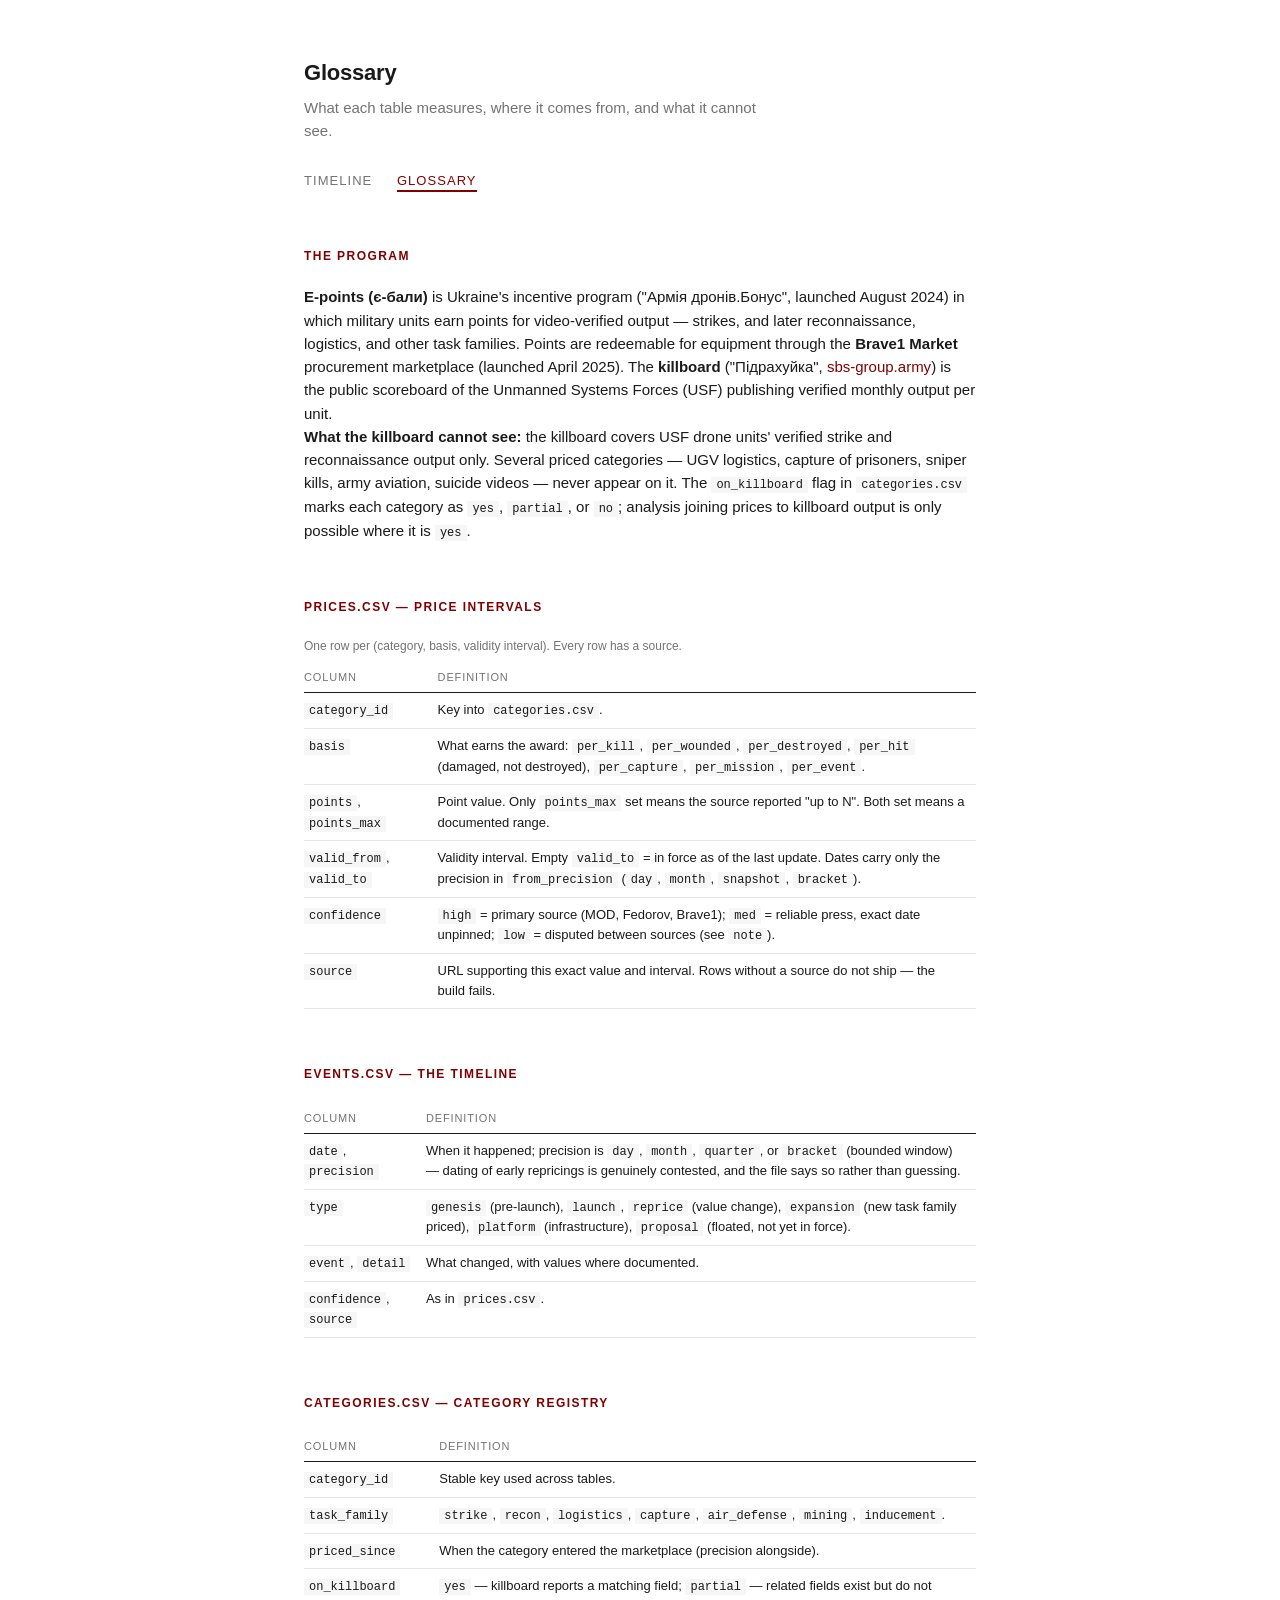
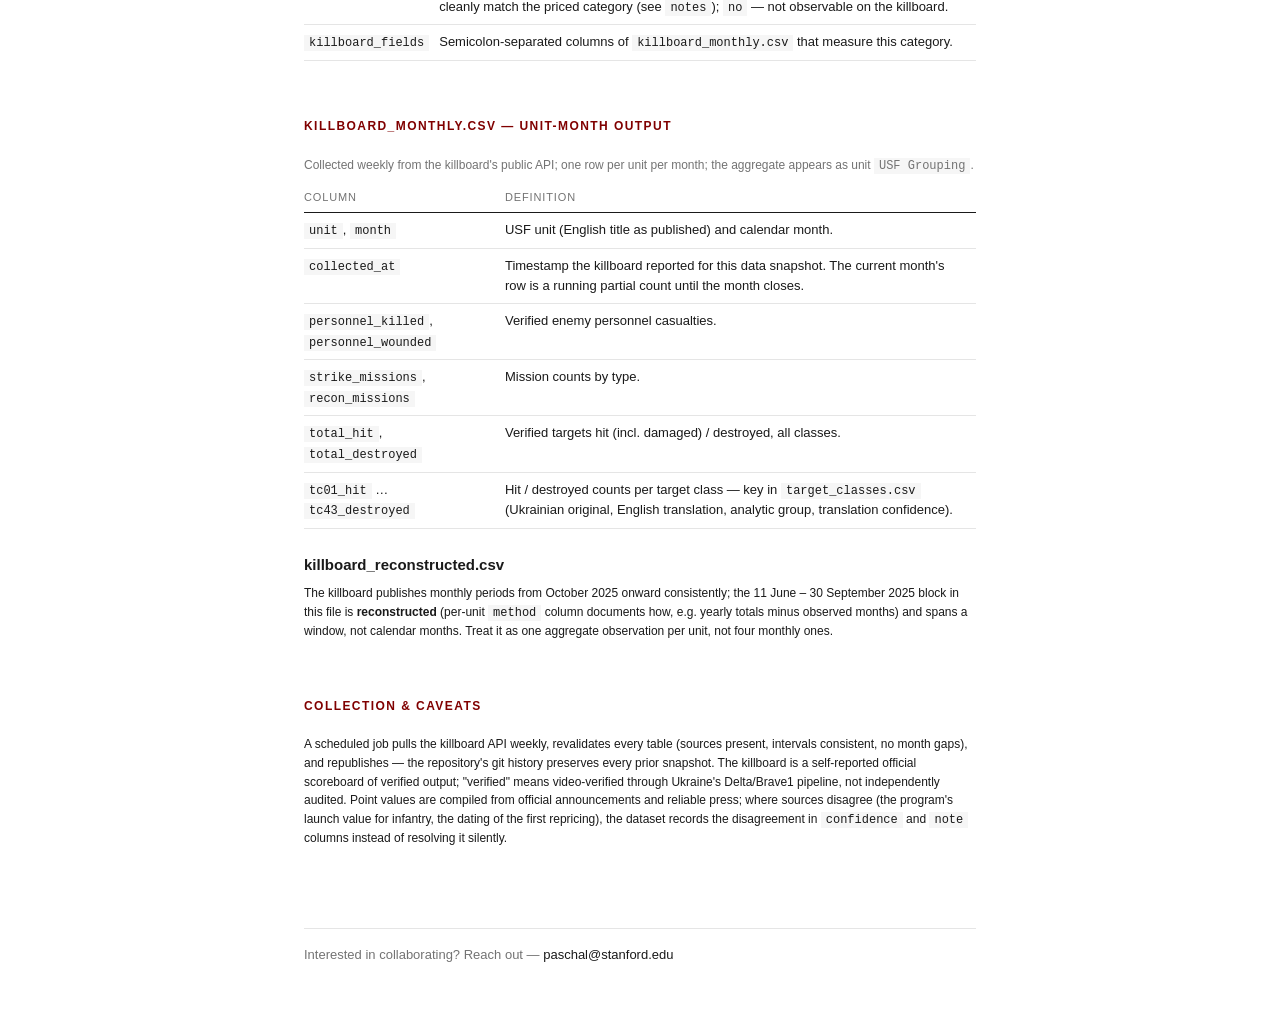
==== glossary.html @ 566e0b5a "E-points & killboard dataset + dashboard: sourced price/event tables, static site Co-Authored-By: Cl" ====
<!doctype html>
<html lang="en">
<head>
<meta charset="utf-8">
<meta name="viewport" content="width=device-width, initial-scale=1">
<title>Glossary — E-Points &amp; the Killboard</title>
<link rel="stylesheet" href="style.css">
</head>
<body>

<header>
  <h1>Glossary</h1>
  <p class="sub">What each table measures, where it comes from, and what it cannot see.</p>
  <nav>
    <a href="./">Timeline</a>
    <a class="here" href="glossary.html">Glossary</a>
  </nav>
</header>

<section>
  <h2>The program</h2>
  <p><strong>E-points (є-бали)</strong> is Ukraine's incentive program ("Армія дронів.Бонус",
  launched August 2024) in which military units earn points for video-verified output —
  strikes, and later reconnaissance, logistics, and other task families. Points are
  redeemable for equipment through the <strong>Brave1 Market</strong> procurement
  marketplace (launched April 2025). The <strong>killboard</strong> ("Підрахуйка",
  <a href="https://sbs-group.army" target="_blank" rel="noopener">sbs-group.army</a>) is the
  public scoreboard of the Unmanned Systems Forces (USF) publishing verified monthly
  output per unit.</p>
  <p><strong>What the killboard cannot see:</strong> the killboard covers USF drone
  units' verified strike and reconnaissance output only. Several priced categories —
  UGV logistics, capture of prisoners, sniper kills, army aviation, suicide videos —
  never appear on it. The <code>on_killboard</code> flag in
  <code>categories.csv</code> marks each category as <code>yes</code>,
  <code>partial</code>, or <code>no</code>; analysis joining prices to killboard output
  is only possible where it is <code>yes</code>.</p>
</section>

<section>
  <h2>prices.csv — price intervals</h2>
  <p class="small muted">One row per (category, basis, validity interval). Every row has a source.</p>
  <table>
    <thead><tr><th>Column</th><th>Definition</th></tr></thead><tbody>
    <tr><td><code>category_id</code></td><td>Key into <code>categories.csv</code>.</td></tr>
    <tr><td><code>basis</code></td><td>What earns the award: <code>per_kill</code>, <code>per_wounded</code>, <code>per_destroyed</code>, <code>per_hit</code> (damaged, not destroyed), <code>per_capture</code>, <code>per_mission</code>, <code>per_event</code>.</td></tr>
    <tr><td><code>points</code>, <code>points_max</code></td><td>Point value. Only <code>points_max</code> set means the source reported "up to N". Both set means a documented range.</td></tr>
    <tr><td><code>valid_from</code>, <code>valid_to</code></td><td>Validity interval. Empty <code>valid_to</code> = in force as of the last update. Dates carry only the precision in <code>from_precision</code> (<code>day</code>, <code>month</code>, <code>snapshot</code>, <code>bracket</code>).</td></tr>
    <tr><td><code>confidence</code></td><td><code>high</code> = primary source (MOD, Fedorov, Brave1); <code>med</code> = reliable press, exact date unpinned; <code>low</code> = disputed between sources (see <code>note</code>).</td></tr>
    <tr><td><code>source</code></td><td>URL supporting this exact value and interval. Rows without a source do not ship — the build fails.</td></tr>
    </tbody>
  </table>
</section>

<section>
  <h2>events.csv — the timeline</h2>
  <table>
    <thead><tr><th>Column</th><th>Definition</th></tr></thead><tbody>
    <tr><td><code>date</code>, <code>precision</code></td><td>When it happened; precision is <code>day</code>, <code>month</code>, <code>quarter</code>, or <code>bracket</code> (bounded window) — dating of early repricings is genuinely contested, and the file says so rather than guessing.</td></tr>
    <tr><td><code>type</code></td><td><code>genesis</code> (pre-launch), <code>launch</code>, <code>reprice</code> (value change), <code>expansion</code> (new task family priced), <code>platform</code> (infrastructure), <code>proposal</code> (floated, not yet in force).</td></tr>
    <tr><td><code>event</code>, <code>detail</code></td><td>What changed, with values where documented.</td></tr>
    <tr><td><code>confidence</code>, <code>source</code></td><td>As in <code>prices.csv</code>.</td></tr>
    </tbody>
  </table>
</section>

<section>
  <h2>categories.csv — category registry</h2>
  <table>
    <thead><tr><th>Column</th><th>Definition</th></tr></thead><tbody>
    <tr><td><code>category_id</code></td><td>Stable key used across tables.</td></tr>
    <tr><td><code>task_family</code></td><td><code>strike</code>, <code>recon</code>, <code>logistics</code>, <code>capture</code>, <code>air_defense</code>, <code>mining</code>, <code>inducement</code>.</td></tr>
    <tr><td><code>priced_since</code></td><td>When the category entered the marketplace (precision alongside).</td></tr>
    <tr><td><code>on_killboard</code></td><td><code>yes</code> — killboard reports a matching field; <code>partial</code> — related fields exist but do not cleanly match the priced category (see <code>notes</code>); <code>no</code> — not observable on the killboard.</td></tr>
    <tr><td><code>killboard_fields</code></td><td>Semicolon-separated columns of <code>killboard_monthly.csv</code> that measure this category.</td></tr>
    </tbody>
  </table>
</section>

<section>
  <h2>killboard_monthly.csv — unit-month output</h2>
  <p class="small muted">Collected weekly from the killboard's public API; one row per
  unit per month; the aggregate appears as unit <code>USF Grouping</code>.</p>
  <table>
    <thead><tr><th>Column</th><th>Definition</th></tr></thead><tbody>
    <tr><td><code>unit</code>, <code>month</code></td><td>USF unit (English title as published) and calendar month.</td></tr>
    <tr><td><code>collected_at</code></td><td>Timestamp the killboard reported for this data snapshot. The current month's row is a running partial count until the month closes.</td></tr>
    <tr><td><code>personnel_killed</code>, <code>personnel_wounded</code></td><td>Verified enemy personnel casualties.</td></tr>
    <tr><td><code>strike_missions</code>, <code>recon_missions</code></td><td>Mission counts by type.</td></tr>
    <tr><td><code>total_hit</code>, <code>total_destroyed</code></td><td>Verified targets hit (incl. damaged) / destroyed, all classes.</td></tr>
    <tr><td><code>tc01_hit</code> … <code>tc43_destroyed</code></td><td>Hit / destroyed counts per target class — key in <code>target_classes.csv</code> (Ukrainian original, English translation, analytic group, translation confidence).</td></tr>
    </tbody>
  </table>
  <h3>killboard_reconstructed.csv</h3>
  <p class="small">The killboard publishes monthly periods from October 2025 onward
  consistently; the 11 June – 30 September 2025 block in this file is
  <strong>reconstructed</strong> (per-unit <code>method</code> column documents how,
  e.g. yearly totals minus observed months) and spans a window, not calendar months.
  Treat it as one aggregate observation per unit, not four monthly ones.</p>
</section>

<section>
  <h2>Collection &amp; caveats</h2>
  <p class="small">A scheduled job pulls the killboard API weekly, revalidates every
  table (sources present, intervals consistent, no month gaps), and republishes —
  the repository's git history preserves every prior snapshot. The killboard is a
  self-reported official scoreboard of verified output; "verified" means video-verified
  through Ukraine's Delta/Brave1 pipeline, not independently audited. Point values are
  compiled from official announcements and reliable press; where sources disagree
  (the program's launch value for infantry, the dating of the first repricing), the
  dataset records the disagreement in <code>confidence</code> and <code>note</code>
  columns instead of resolving it silently.</p>
</section>

<footer>
  <p>Interested in collaborating? Reach out —
  <a class="contact" href="mailto:paschal@stanford.edu">paschal@stanford.edu</a></p>
</footer>

</body>
</html>
---- style.css ----
:root {
  --accent: #800000;
  --ink: #1a1a1a;
  --gray: #737373;
  --light: #b0b0b0;
  --rule: #e5e5e5;
}

* { margin: 0; padding: 0; box-sizing: border-box; }

body {
  font-family: Helvetica, Arial, sans-serif;
  color: var(--ink);
  background: #fff;
  font-size: 15px;
  line-height: 1.55;
  max-width: 720px;
  margin: 0 auto;
  padding: 56px 24px 80px;
}

a { color: var(--accent); text-decoration: none; }
a:hover { text-decoration: underline; }

header h1 { font-size: 22px; font-weight: 700; letter-spacing: -0.01em; }
header p.sub { color: var(--gray); margin-top: 6px; max-width: 56ch; }

nav { margin: 28px 0 0; font-size: 13px; text-transform: uppercase; letter-spacing: 0.08em; }
nav a { color: var(--gray); margin-right: 20px; }
nav a.here { color: var(--accent); border-bottom: 2px solid var(--accent); padding-bottom: 2px; }

section { margin-top: 56px; }
h2 {
  font-size: 12px; text-transform: uppercase; letter-spacing: 0.12em;
  color: var(--accent); margin-bottom: 20px;
}
h3 { font-size: 15px; margin: 24px 0 8px; }

.downloads { display: flex; flex-wrap: wrap; gap: 10px; margin-top: 20px; }
.downloads a {
  border: 1px solid var(--ink); color: var(--ink);
  padding: 7px 14px; font-size: 13px;
}
.downloads a:hover { background: var(--ink); color: #fff; text-decoration: none; }
.downloads a span { color: var(--gray); font-size: 11px; margin-left: 6px; }
.downloads a:hover span { color: #ccc; }

/* timeline */
.tl { border-left: 1px solid var(--rule); margin-left: 4px; padding-left: 28px; }
.tl .entry { position: relative; margin-bottom: 30px; }
.tl .entry::before {
  content: ""; position: absolute; left: -33px; top: 6px;
  width: 9px; height: 9px; border-radius: 50%;
  background: var(--accent);
}
.tl .entry.minor::before { background: #fff; border: 1.5px solid var(--gray); }
.tl .date { font-size: 12px; color: var(--gray); letter-spacing: 0.04em; }
.tl .tag {
  font-size: 10px; text-transform: uppercase; letter-spacing: 0.1em;
  color: var(--accent); margin-left: 8px;
}
.tl .entry.minor .tag { color: var(--gray); }
.tl .title { font-weight: 700; margin-top: 2px; }
.tl .detail { color: var(--gray); font-size: 14px; margin-top: 2px; max-width: 58ch; }
.tl .src { font-size: 12px; margin-top: 4px; display: inline-block; }
.tl .conf { font-size: 11px; color: var(--light); margin-left: 8px; }

table { border-collapse: collapse; width: 100%; font-size: 13px; margin-top: 8px; }
th {
  text-align: left; font-size: 11px; text-transform: uppercase;
  letter-spacing: 0.08em; color: var(--gray); font-weight: 400;
  border-bottom: 1px solid var(--ink); padding: 6px 10px 6px 0;
}
td { border-bottom: 1px solid var(--rule); padding: 7px 10px 7px 0; vertical-align: top; }
td.num { font-variant-numeric: tabular-nums; }
.pts { color: var(--accent); font-weight: 700; }
.muted { color: var(--gray); }
.small { font-size: 12px; }

.chart svg { width: 100%; height: auto; display: block; }
.chartnote { font-size: 12px; color: var(--gray); margin-top: 6px; }

footer {
  margin-top: 80px; padding-top: 16px; border-top: 1px solid var(--rule);
  font-size: 13px; color: var(--gray);
}
footer .contact { color: var(--ink); }

code {
  font-family: "SF Mono", Menlo, monospace; font-size: 12px;
  background: #f6f6f6; padding: 1px 5px;
}
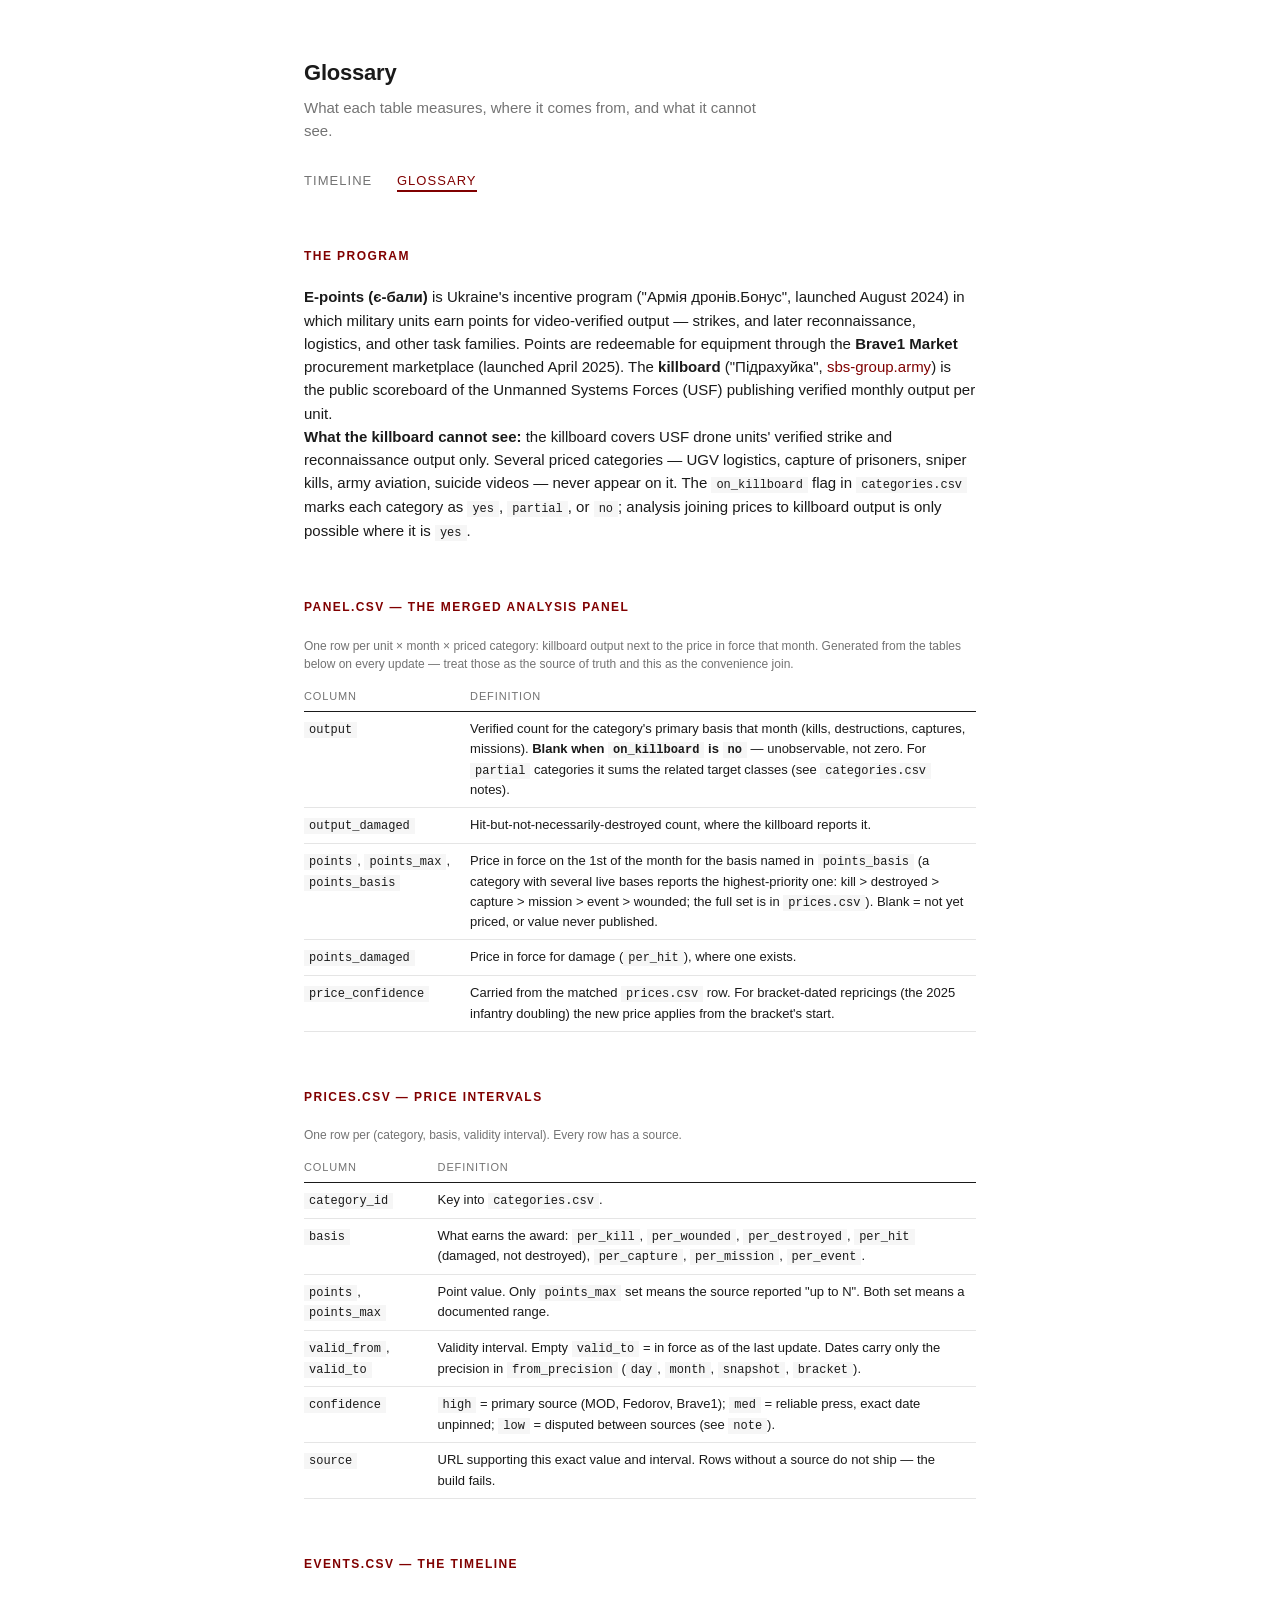
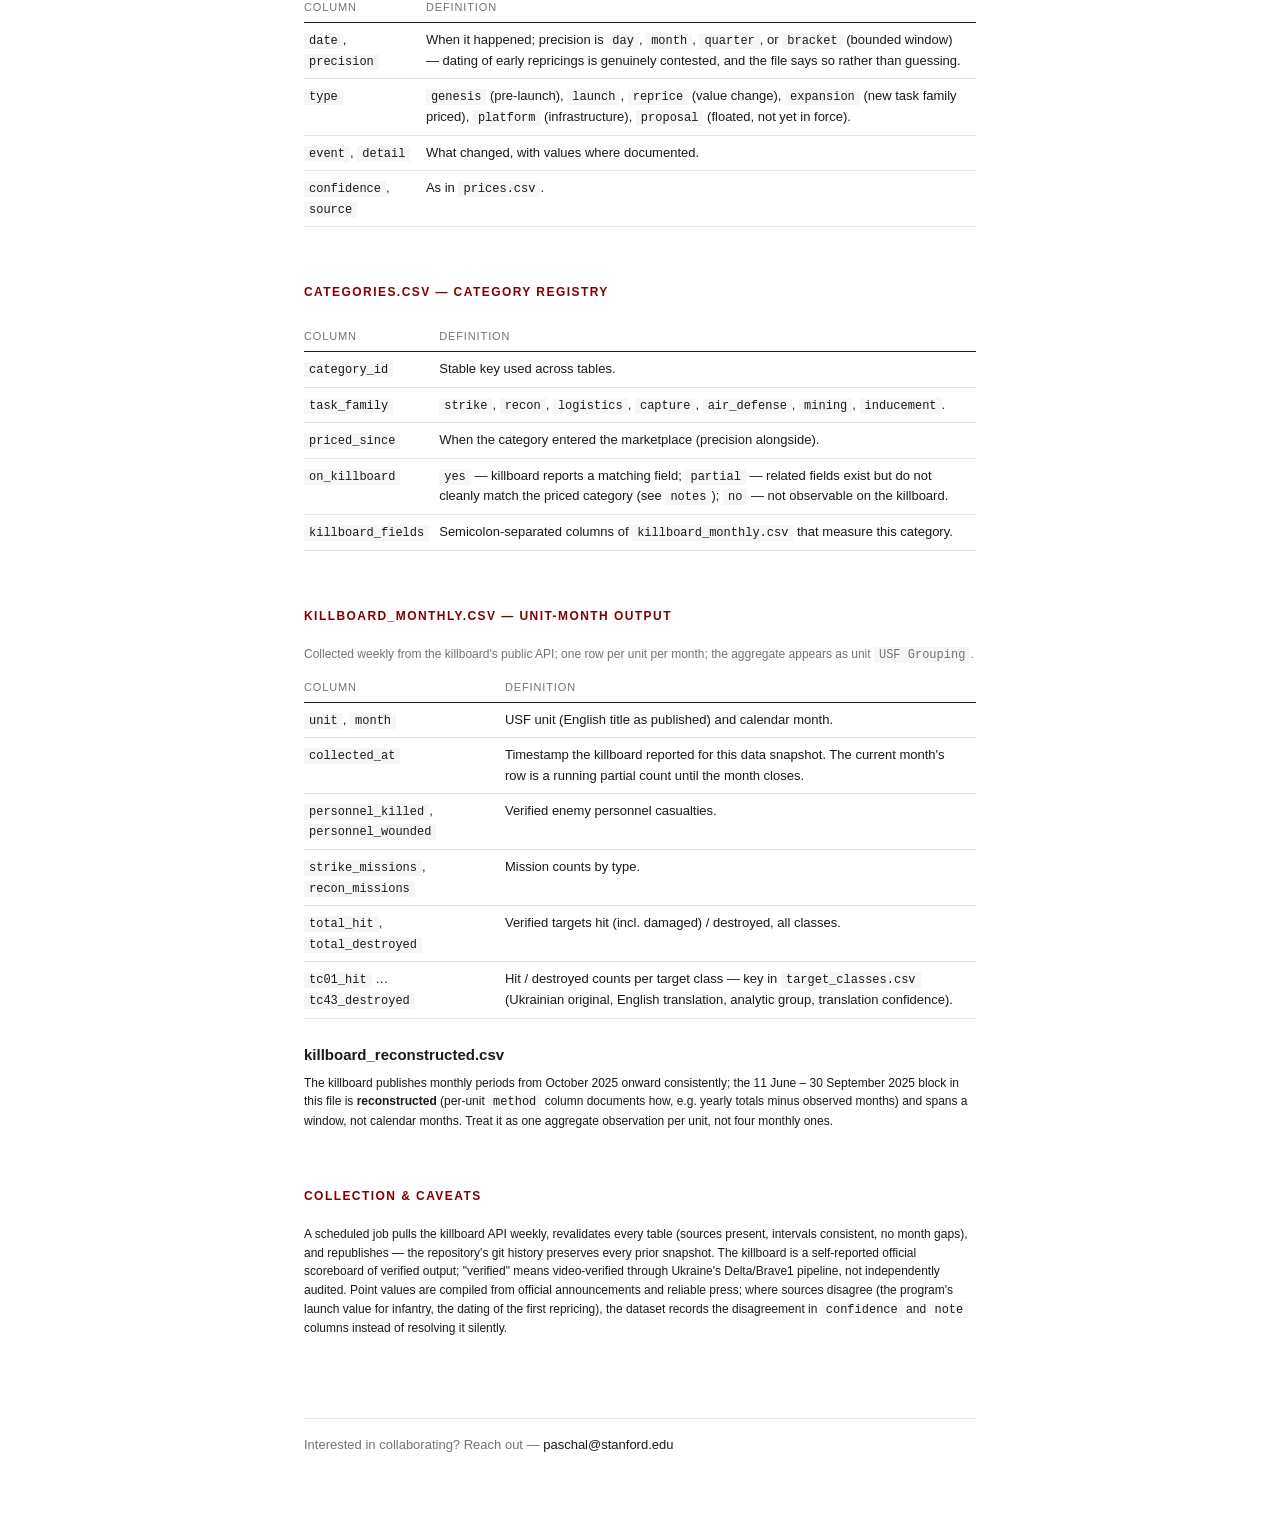
==== commit 52e66e51: "Add merged analysis panel (unit x month x category, output + price in force) Co-Authored-By: Claude " ====
--- a/glossary.html
+++ b/glossary.html
@@ -34,6 +34,22 @@
   <code>categories.csv</code> marks each category as <code>yes</code>,
   <code>partial</code>, or <code>no</code>; analysis joining prices to killboard output
   is only possible where it is <code>yes</code>.</p>
+</section>
+
+<section>
+  <h2>panel.csv — the merged analysis panel</h2>
+  <p class="small muted">One row per unit × month × priced category: killboard output
+  next to the price in force that month. Generated from the tables below on every
+  update — treat those as the source of truth and this as the convenience join.</p>
+  <table>
+    <thead><tr><th>Column</th><th>Definition</th></tr></thead><tbody>
+    <tr><td><code>output</code></td><td>Verified count for the category's primary basis that month (kills, destructions, captures, missions). <strong>Blank when <code>on_killboard</code> is <code>no</code></strong> — unobservable, not zero. For <code>partial</code> categories it sums the related target classes (see <code>categories.csv</code> notes).</td></tr>
+    <tr><td><code>output_damaged</code></td><td>Hit-but-not-necessarily-destroyed count, where the killboard reports it.</td></tr>
+    <tr><td><code>points</code>, <code>points_max</code>, <code>points_basis</code></td><td>Price in force on the 1st of the month for the basis named in <code>points_basis</code> (a category with several live bases reports the highest-priority one: kill &gt; destroyed &gt; capture &gt; mission &gt; event &gt; wounded; the full set is in <code>prices.csv</code>). Blank = not yet priced, or value never published.</td></tr>
+    <tr><td><code>points_damaged</code></td><td>Price in force for damage (<code>per_hit</code>), where one exists.</td></tr>
+    <tr><td><code>price_confidence</code></td><td>Carried from the matched <code>prices.csv</code> row. For bracket-dated repricings (the 2025 infantry doubling) the new price applies from the bracket's start.</td></tr>
+    </tbody>
+  </table>
 </section>
 
 <section>
--- a/style.css
+++ b/style.css
@@ -45,25 +45,50 @@
 .downloads a span { color: var(--gray); font-size: 11px; margin-left: 6px; }
 .downloads a:hover span { color: #ccc; }
 
-/* timeline */
-.tl { border-left: 1px solid var(--rule); margin-left: 4px; padding-left: 28px; }
-.tl .entry { position: relative; margin-bottom: 30px; }
-.tl .entry::before {
-  content: ""; position: absolute; left: -33px; top: 6px;
-  width: 9px; height: 9px; border-radius: 50%;
-  background: var(--accent);
+/* timeline — horizontal, events alternating above/below the axis */
+.htl-wrap {
+  width: 100vw; position: relative; left: 50%; margin-left: -50vw;
+  padding: 0 24px; box-sizing: border-box;
 }
-.tl .entry.minor::before { background: #fff; border: 1.5px solid var(--gray); }
-.tl .date { font-size: 12px; color: var(--gray); letter-spacing: 0.04em; }
-.tl .tag {
-  font-size: 10px; text-transform: uppercase; letter-spacing: 0.1em;
-  color: var(--accent); margin-left: 8px;
+.htl { overflow-x: auto; }
+.htl-track { position: relative; height: 460px; }
+.htl-track::before {
+  content: ""; position: absolute; left: 0; right: 0; top: 50%;
+  height: 1px; background: var(--ink);
 }
-.tl .entry.minor .tag { color: var(--gray); }
-.tl .title { font-weight: 700; margin-top: 2px; }
-.tl .detail { color: var(--gray); font-size: 14px; margin-top: 2px; max-width: 58ch; }
-.tl .src { font-size: 12px; margin-top: 4px; display: inline-block; }
-.tl .conf { font-size: 11px; color: var(--light); margin-left: 8px; }
+.htl .dot {
+  position: absolute; top: 50%; transform: translateY(-50%);
+  width: 9px; height: 9px; border-radius: 50%; background: var(--accent);
+}
+.htl .dot.minor { background: #fff; border: 1.5px solid var(--gray); }
+.htl .stem { position: absolute; width: 1px; background: var(--light); }
+.htl .stem.top { bottom: 50%; height: 22px; margin-bottom: 7px; }
+.htl .stem.bot { top: 50%; height: 22px; margin-top: 7px; }
+.htl .conn { position: absolute; height: 1px; background: var(--light); }
+.htl .conn.top { bottom: 50%; margin-bottom: 29px; }
+.htl .conn.bot { top: 50%; margin-top: 29px; }
+.htl .card { position: absolute; width: 200px; }
+.htl .card.top { bottom: 50%; margin-bottom: 32px; }
+.htl .card.bot { top: 50%; margin-top: 32px; }
+.htl .date { font-size: 11px; color: var(--gray); letter-spacing: 0.04em; }
+.htl .tag {
+  font-size: 9px; text-transform: uppercase; letter-spacing: 0.1em;
+  color: var(--accent); margin-left: 6px;
+}
+.htl .card.minor .tag { color: var(--gray); }
+.htl .title { font-weight: 700; font-size: 13px; line-height: 1.35; margin-top: 2px; }
+.htl .detail {
+  color: var(--gray); font-size: 11.5px; line-height: 1.45; margin-top: 3px;
+  display: -webkit-box; -webkit-line-clamp: 5; -webkit-box-orient: vertical;
+  overflow: hidden;
+}
+.htl .src { font-size: 11px; margin-top: 3px; display: inline-block; }
+.htl .conf { font-size: 10px; color: var(--light); margin-left: 6px; }
+.htl .year {
+  position: absolute; top: 50%; margin-top: 8px; font-size: 10px;
+  color: var(--light); letter-spacing: 0.08em;
+}
+.htl-hint { font-size: 11px; color: var(--light); margin-top: 4px; }
 
 table { border-collapse: collapse; width: 100%; font-size: 13px; margin-top: 8px; }
 th {
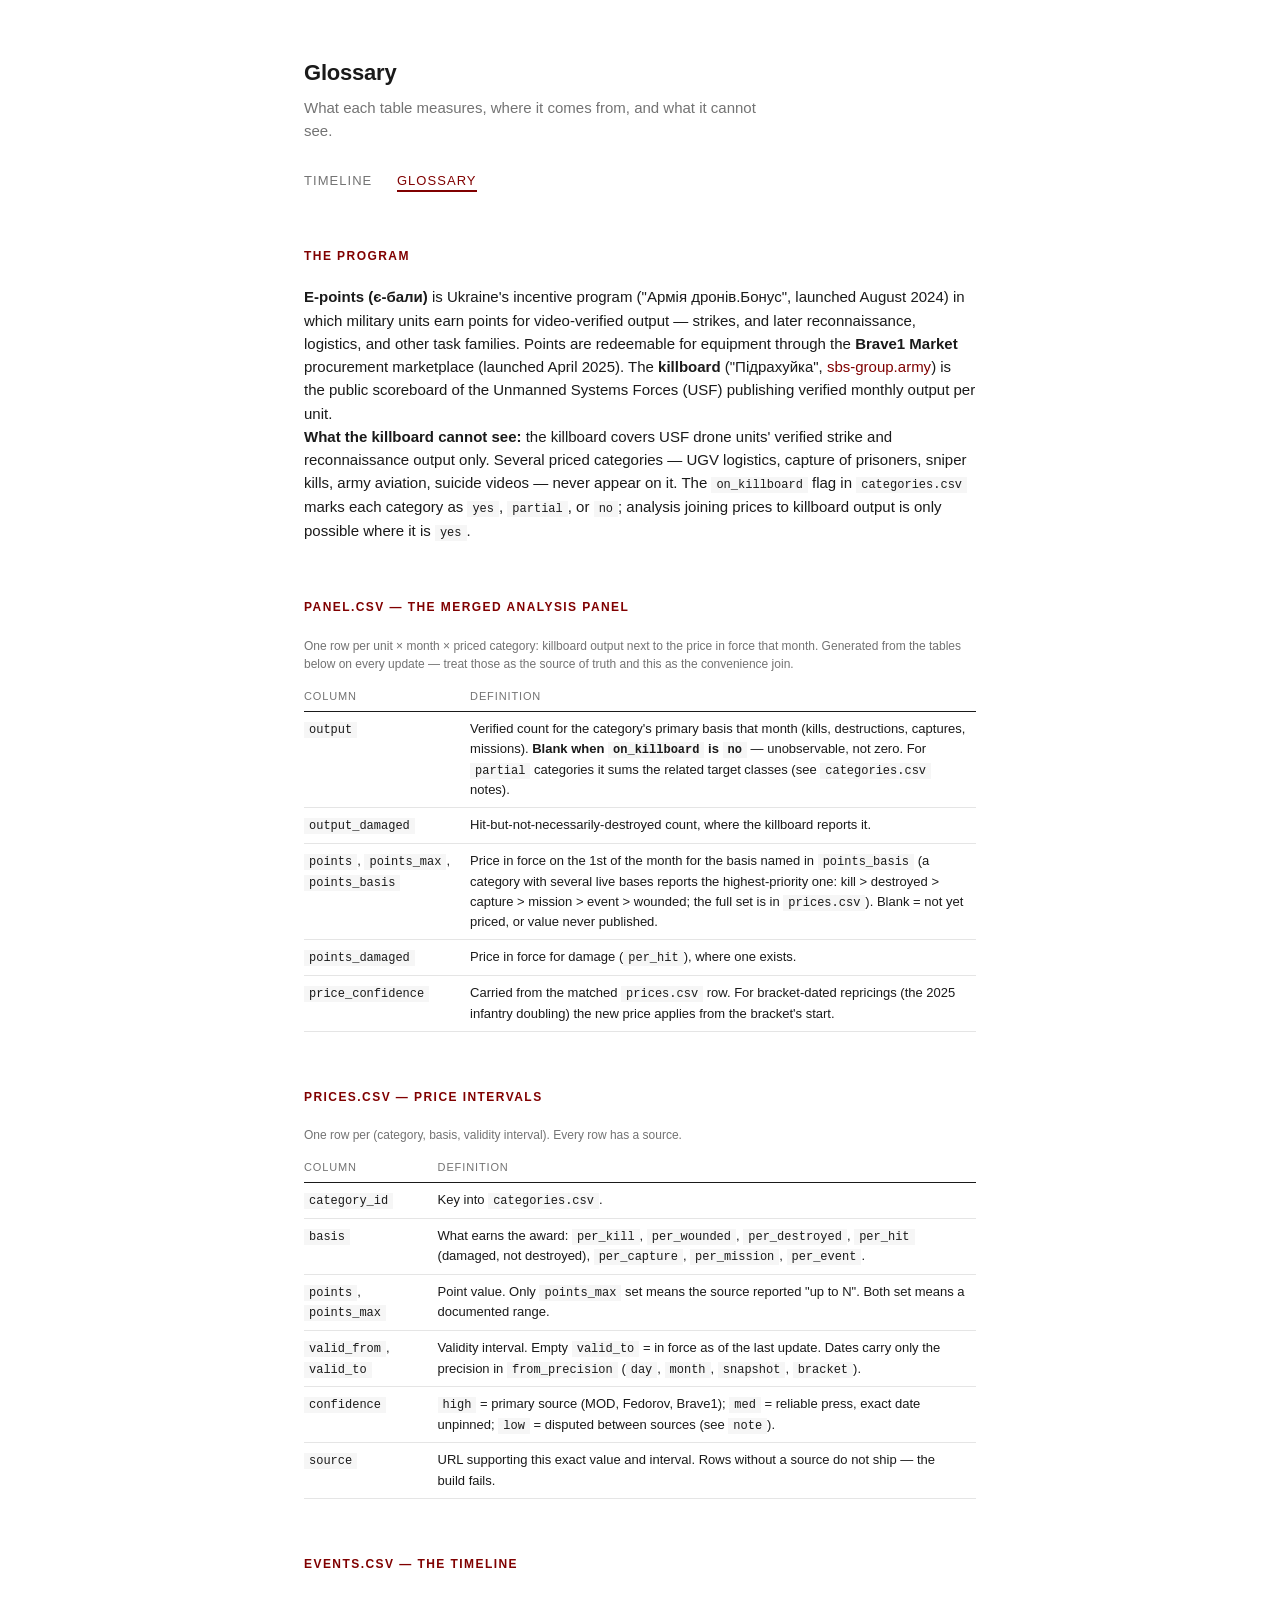
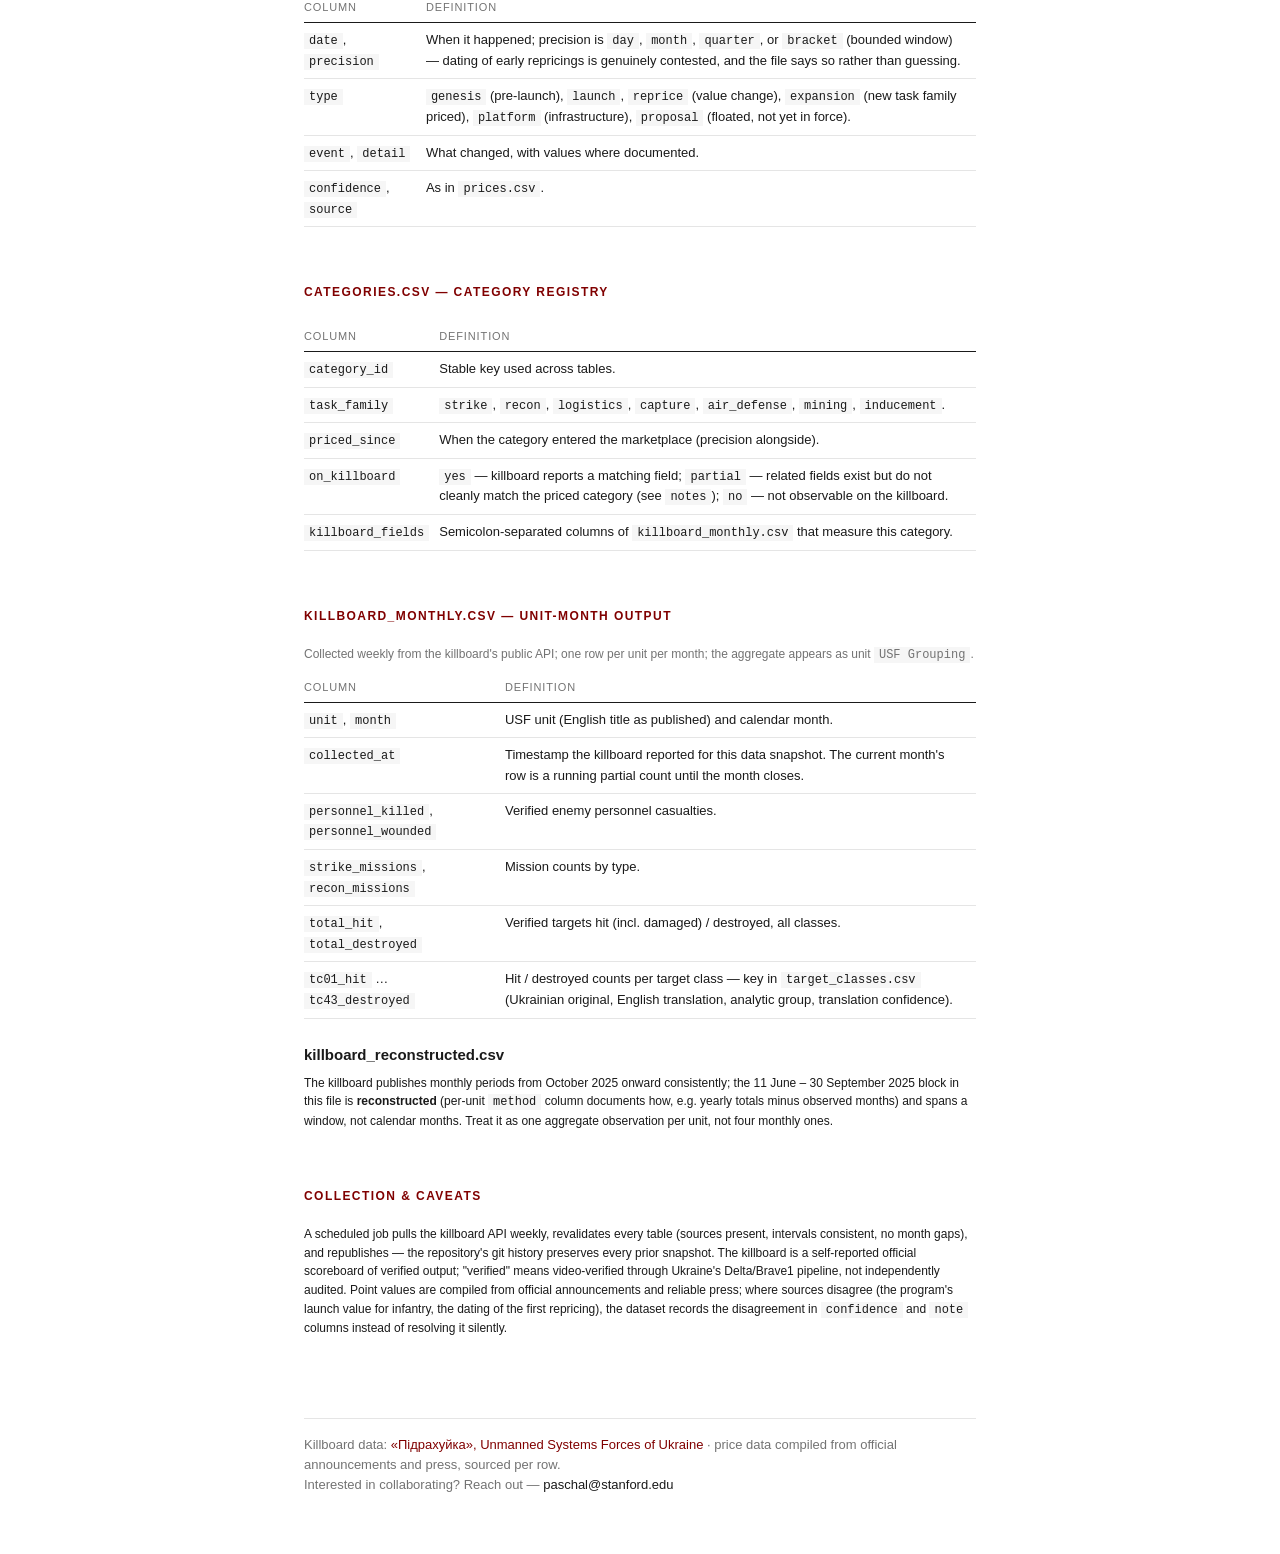
==== commit 7602d0f6: "Cite the killboard: Pidrakhuyka logo + links on both pages and README Co-Authored-By: Claude Fable 5" ====
--- a/glossary.html
+++ b/glossary.html
@@ -128,6 +128,8 @@
 </section>
 
 <footer>
+  <p>Killboard data: <a href="https://sbs-group.army/en/" target="_blank" rel="noopener">«Підрахуйка», Unmanned Systems Forces of Ukraine</a> ·
+  price data compiled from official announcements and press, sourced per row.</p>
   <p>Interested in collaborating? Reach out —
   <a class="contact" href="mailto:paschal@stanford.edu">paschal@stanford.edu</a></p>
 </footer>
--- a/style.css
+++ b/style.css
@@ -105,6 +105,12 @@
 .chart svg { width: 100%; height: auto; display: block; }
 .chartnote { font-size: 12px; color: var(--gray); margin-top: 6px; }
 
+.source-cite {
+  display: flex; gap: 10px; align-items: center;
+  font-size: 13px; color: var(--gray); margin-bottom: 14px;
+}
+.source-cite img { width: 22px; height: 22px; display: block; }
+
 footer {
   margin-top: 80px; padding-top: 16px; border-top: 1px solid var(--rule);
   font-size: 13px; color: var(--gray);
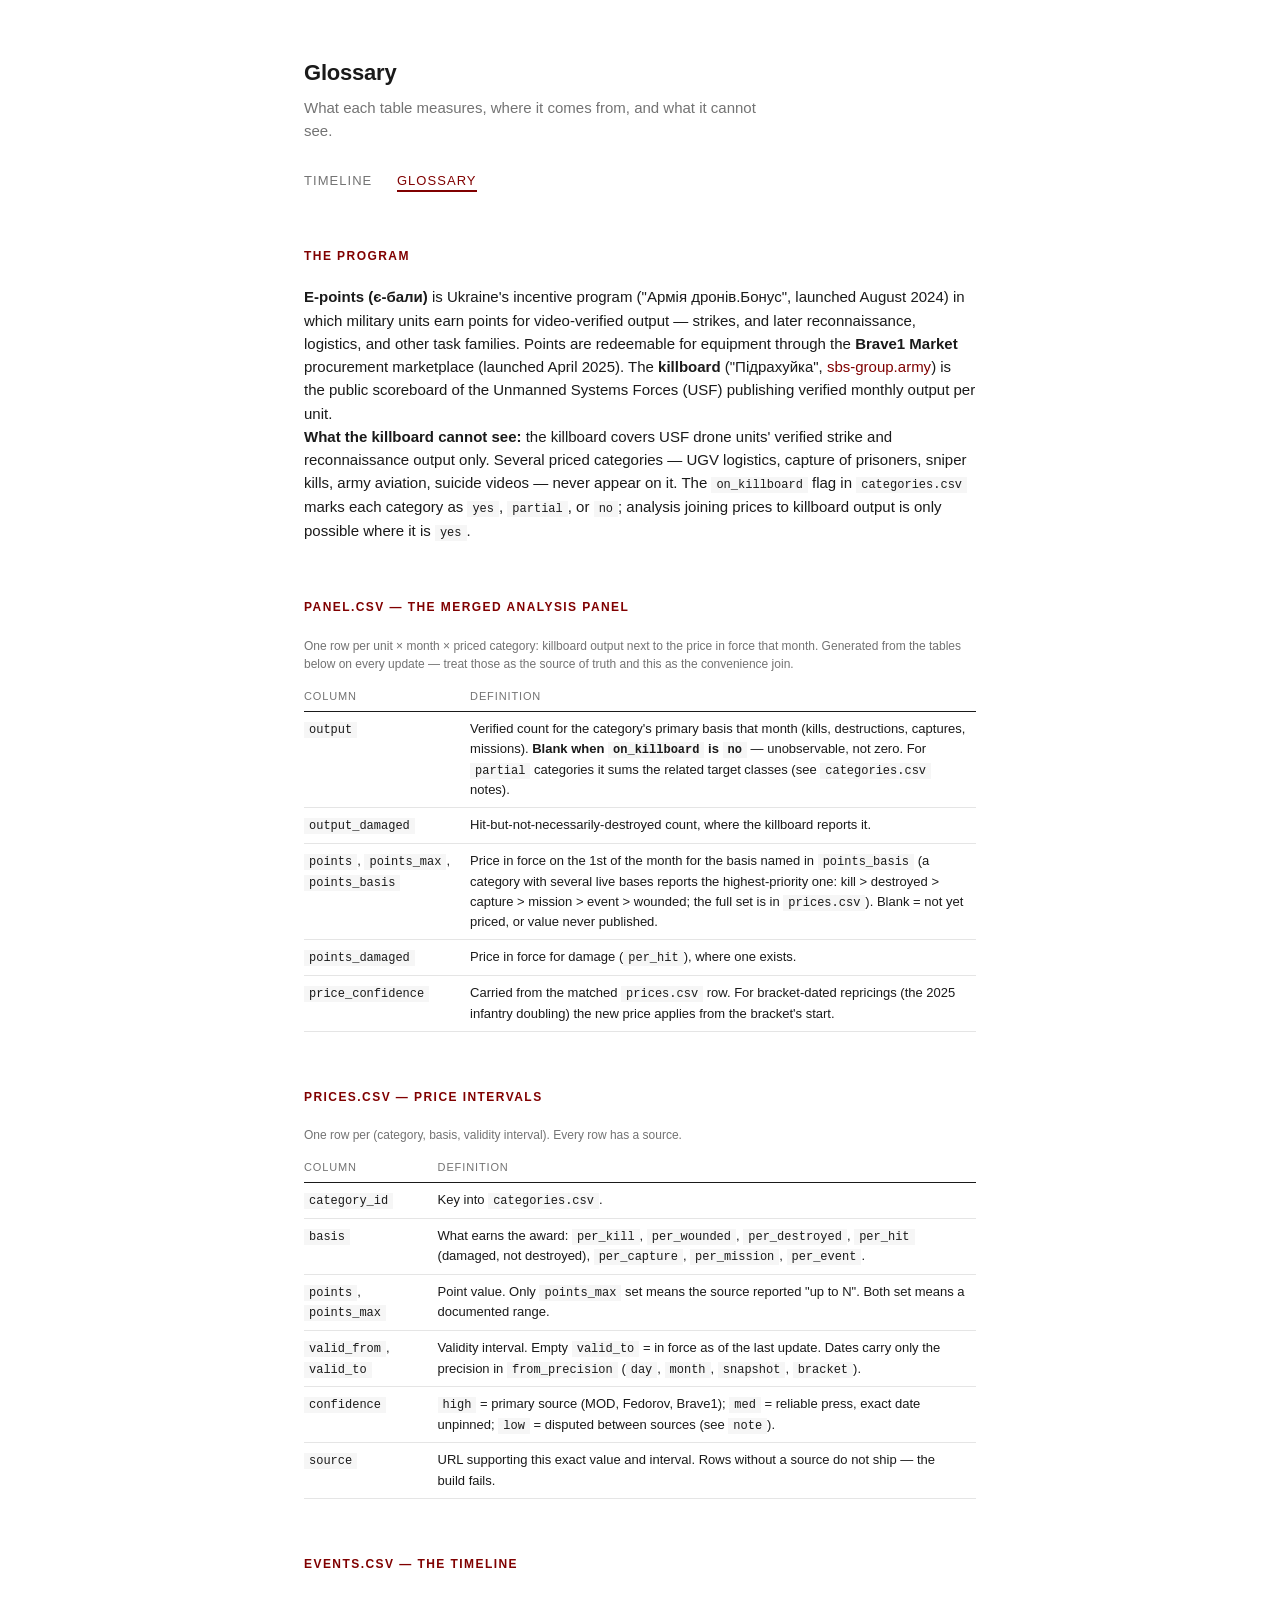
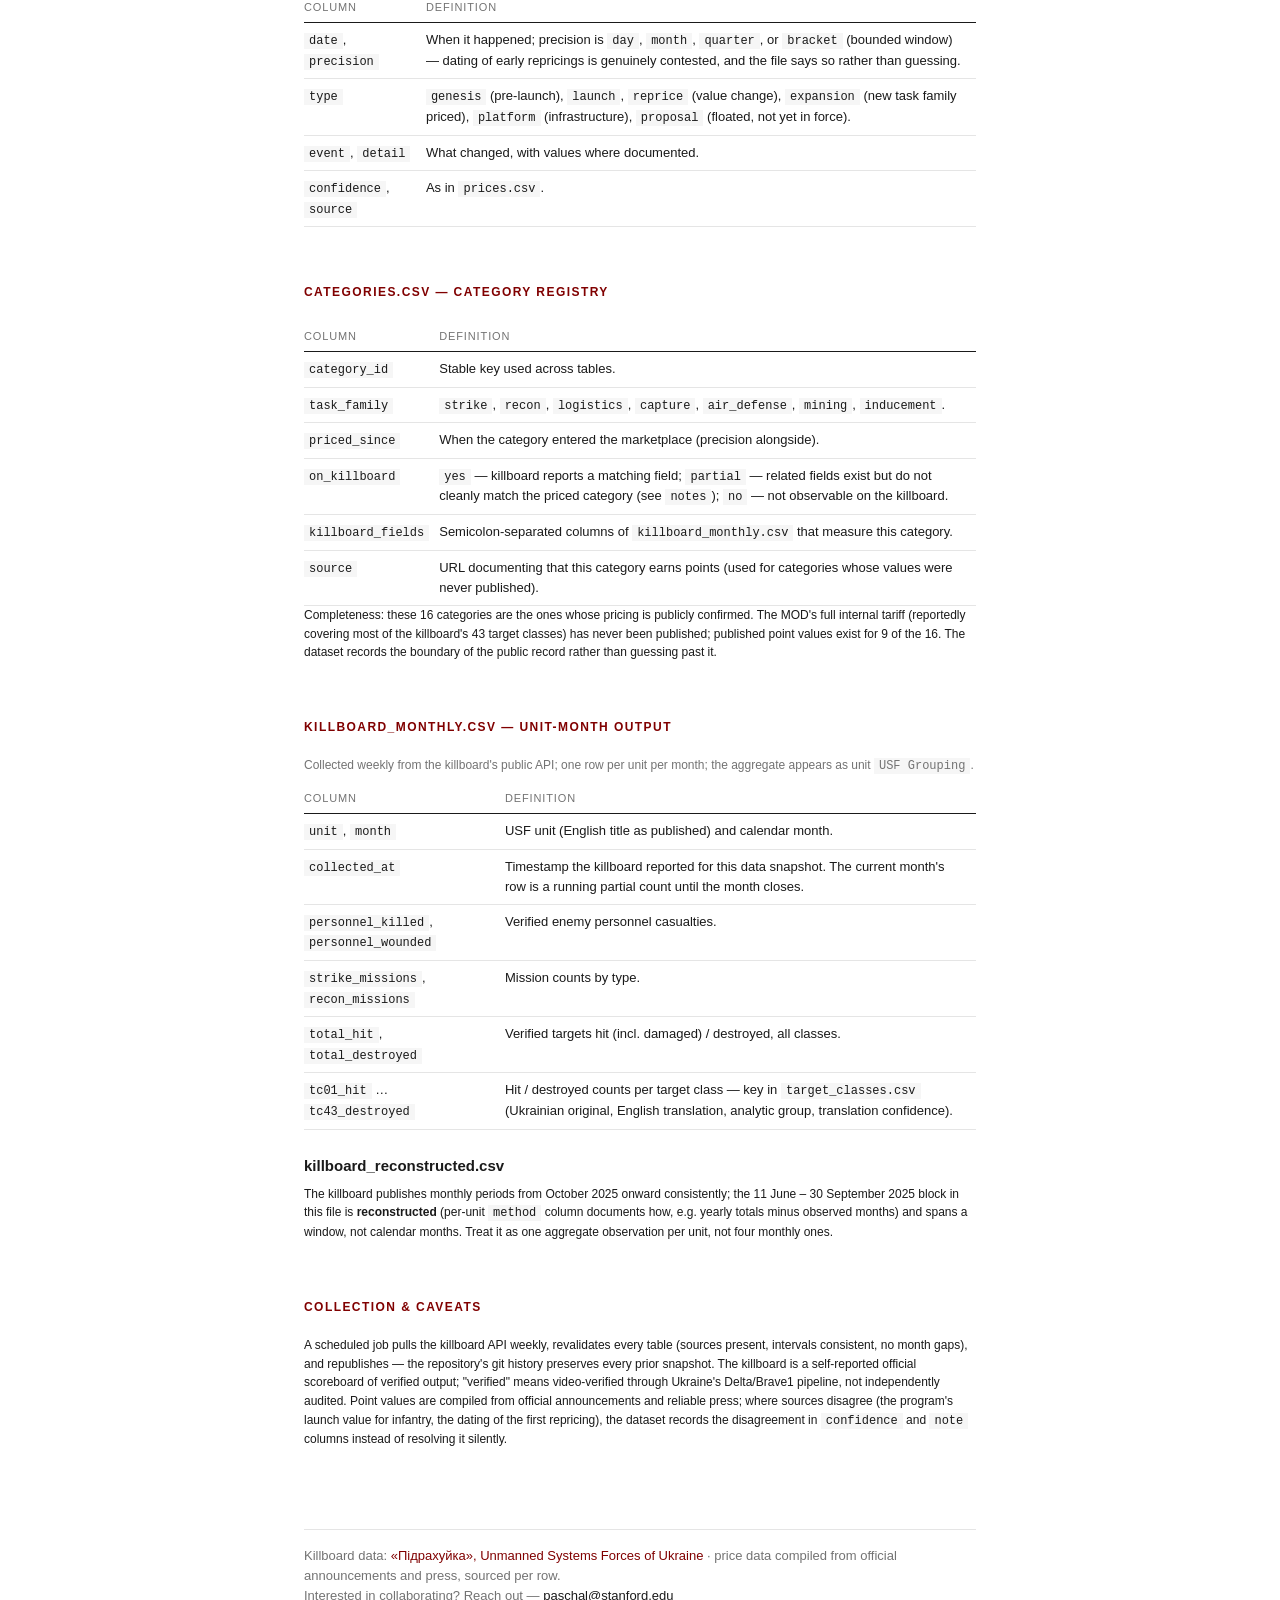
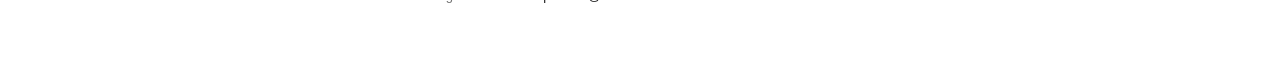
==== commit 3f8bdeaf: "Price table shows all 16 confirmed categories incl. unpublished values; categories require sources C" ====
--- a/glossary.html
+++ b/glossary.html
@@ -88,8 +88,14 @@
     <tr><td><code>priced_since</code></td><td>When the category entered the marketplace (precision alongside).</td></tr>
     <tr><td><code>on_killboard</code></td><td><code>yes</code> — killboard reports a matching field; <code>partial</code> — related fields exist but do not cleanly match the priced category (see <code>notes</code>); <code>no</code> — not observable on the killboard.</td></tr>
     <tr><td><code>killboard_fields</code></td><td>Semicolon-separated columns of <code>killboard_monthly.csv</code> that measure this category.</td></tr>
+    <tr><td><code>source</code></td><td>URL documenting that this category earns points (used for categories whose values were never published).</td></tr>
     </tbody>
   </table>
+  <p class="small">Completeness: these 16 categories are the ones whose pricing is
+  publicly confirmed. The MOD's full internal tariff (reportedly covering most of the
+  killboard's 43 target classes) has never been published; published point values
+  exist for 9 of the 16. The dataset records the boundary of the public record
+  rather than guessing past it.</p>
 </section>
 
 <section>
--- a/style.css
+++ b/style.css
@@ -105,6 +105,34 @@
 .chart svg { width: 100%; height: auto; display: block; }
 .chartnote { font-size: 12px; color: var(--gray); margin-top: 6px; }
 
+.kbpick { position: relative; display: inline-block; margin-top: 6px; }
+.kbpick select {
+  appearance: none; -webkit-appearance: none; -moz-appearance: none;
+  font: inherit; font-size: 13px; color: var(--ink);
+  border: 1px solid var(--ink); border-radius: 0; background: #fff;
+  padding: 7px 36px 7px 14px; cursor: pointer;
+}
+.kbpick::after {
+  content: ""; position: absolute; right: 14px; top: 50%;
+  width: 7px; height: 7px; pointer-events: none;
+  border-right: 1.5px solid var(--accent); border-bottom: 1.5px solid var(--accent);
+  transform: translateY(-70%) rotate(45deg);
+}
+.kbpick select:hover { background: var(--ink); color: #fff; }
+.kbpick select:focus { outline: 2px solid var(--accent); outline-offset: 1px; }
+.kbdetail { overflow-x: auto; margin-top: 10px; }
+.kbdetail table { width: max-content; min-width: 100%; }
+.kbdetail th:first-child, .kbdetail td:first-child {
+  position: sticky; left: 0; background: #fff; padding-right: 16px; min-width: 190px;
+}
+.kbdetail td { padding: 5px 14px 5px 0; white-space: nowrap; }
+.kbdetail tr.dim td { color: var(--light); }
+.kbdetail tr.dim td .pts { color: var(--light); font-weight: 400; }
+.kbdetail tr.sep td {
+  font-size: 10px; text-transform: uppercase; letter-spacing: 0.1em;
+  color: var(--gray); border-bottom: 1px solid var(--ink); padding-top: 18px;
+}
+
 .source-cite {
   display: flex; gap: 10px; align-items: center;
   font-size: 13px; color: var(--gray); margin-bottom: 14px;
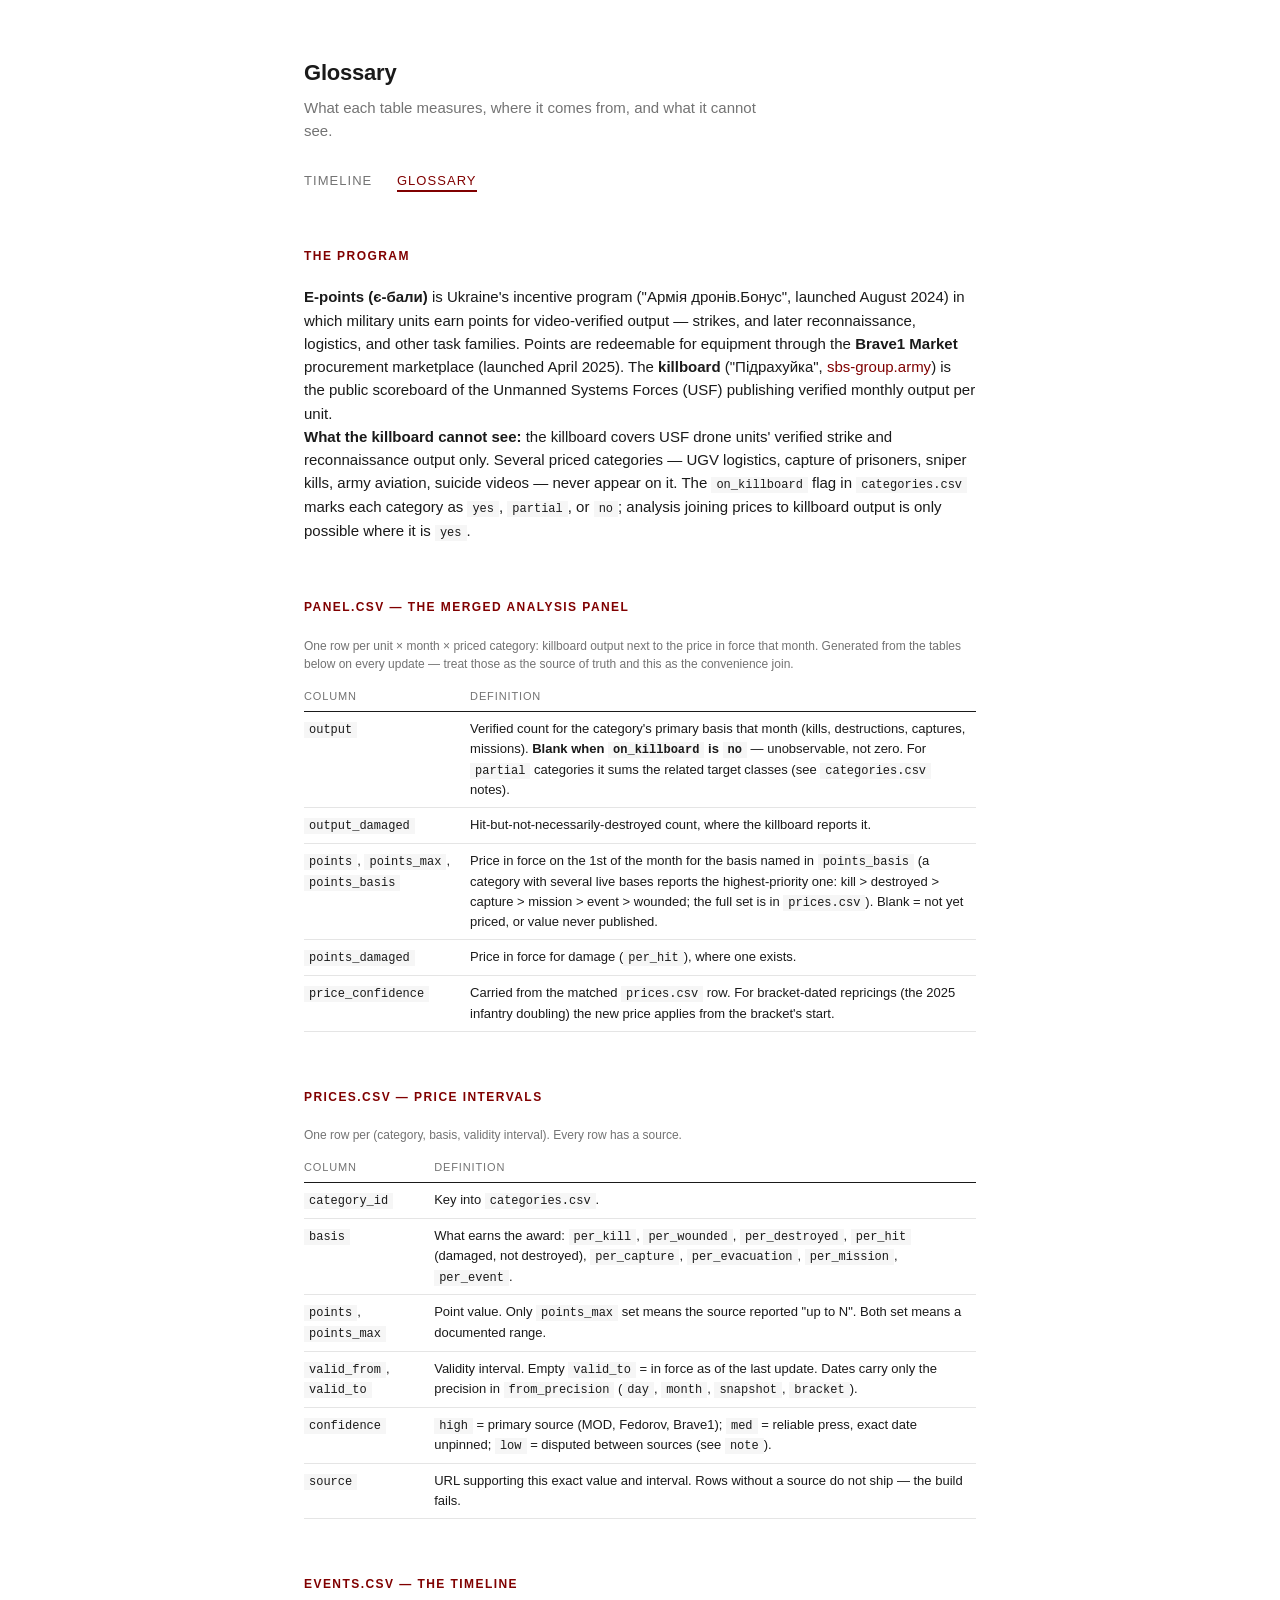
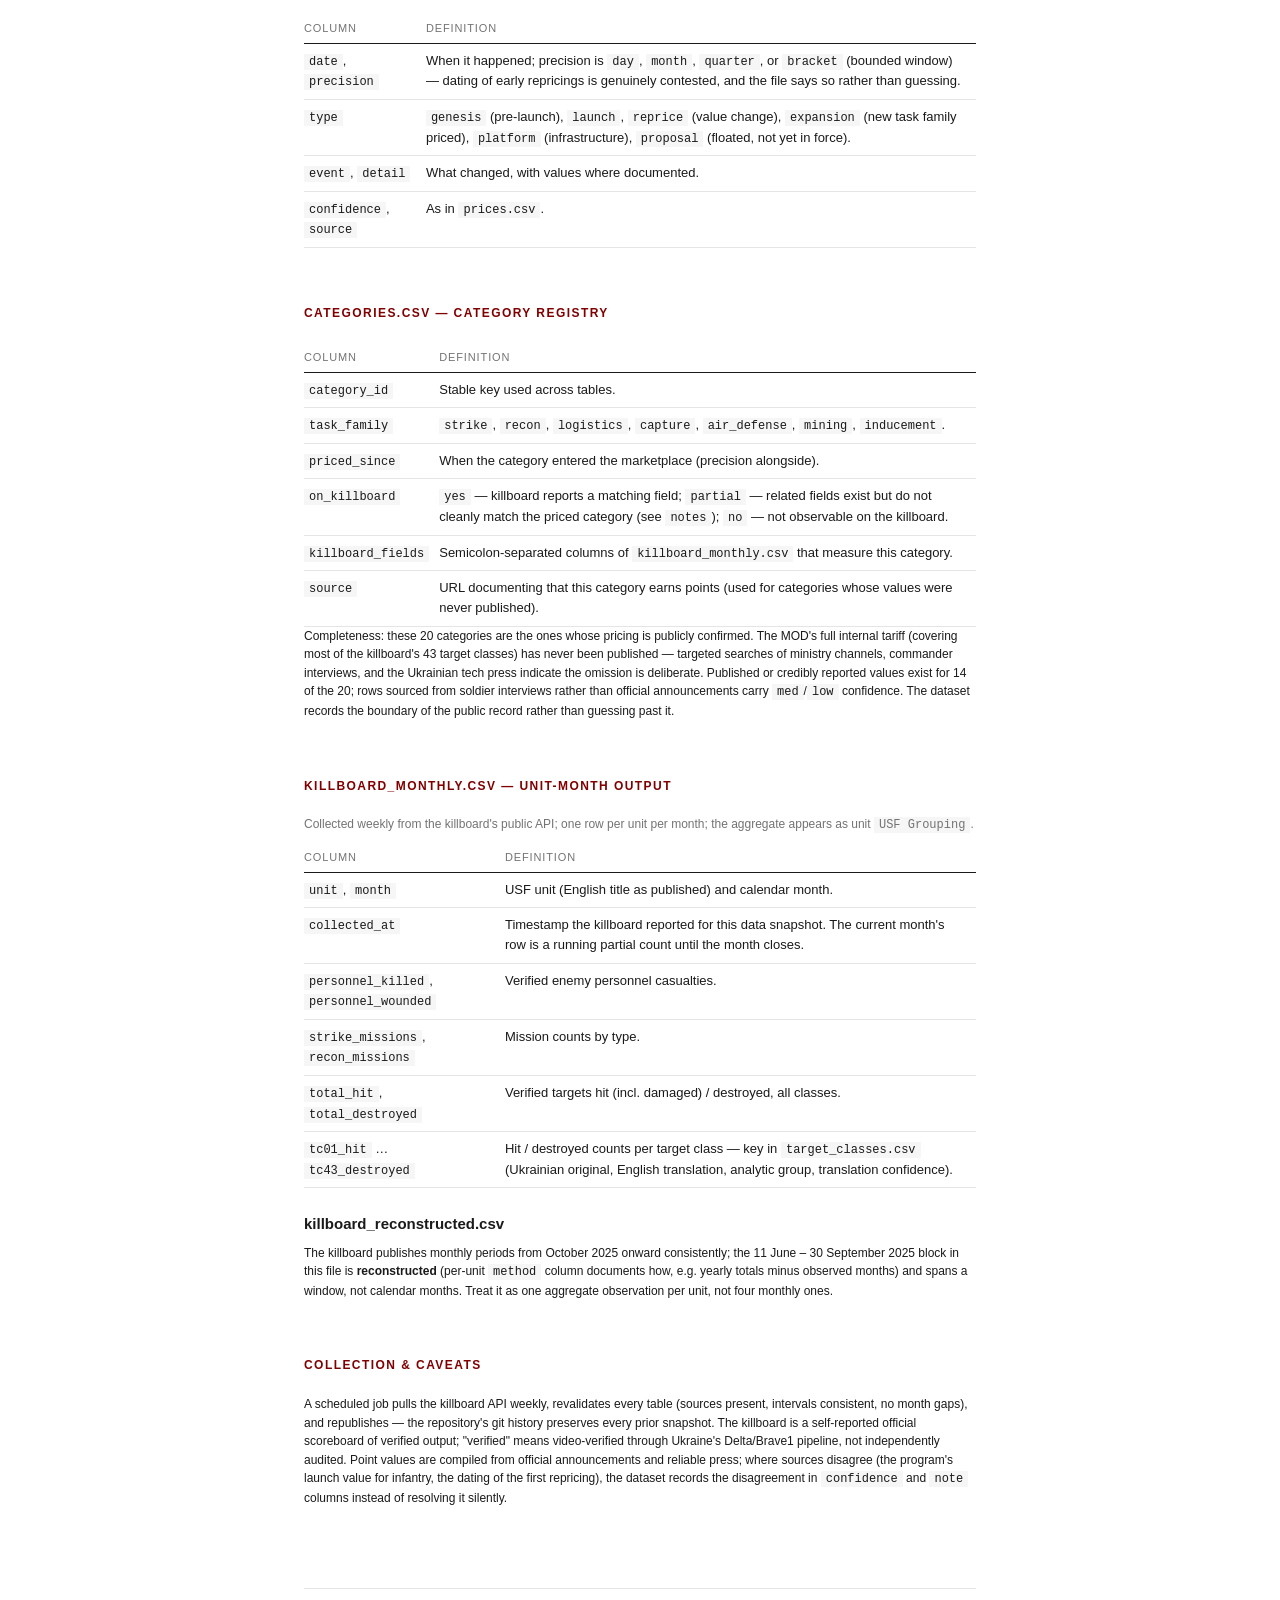
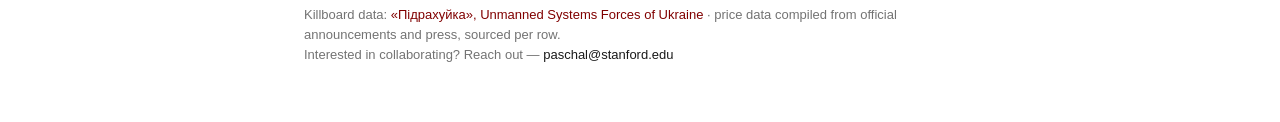
==== commit 34378d41: "Targeted research pass: UGV evacuation tariff (70-120, official), soldier-reported values (helicopte" ====
--- a/glossary.html
+++ b/glossary.html
@@ -58,7 +58,7 @@
   <table>
     <thead><tr><th>Column</th><th>Definition</th></tr></thead><tbody>
     <tr><td><code>category_id</code></td><td>Key into <code>categories.csv</code>.</td></tr>
-    <tr><td><code>basis</code></td><td>What earns the award: <code>per_kill</code>, <code>per_wounded</code>, <code>per_destroyed</code>, <code>per_hit</code> (damaged, not destroyed), <code>per_capture</code>, <code>per_mission</code>, <code>per_event</code>.</td></tr>
+    <tr><td><code>basis</code></td><td>What earns the award: <code>per_kill</code>, <code>per_wounded</code>, <code>per_destroyed</code>, <code>per_hit</code> (damaged, not destroyed), <code>per_capture</code>, <code>per_evacuation</code>, <code>per_mission</code>, <code>per_event</code>.</td></tr>
     <tr><td><code>points</code>, <code>points_max</code></td><td>Point value. Only <code>points_max</code> set means the source reported "up to N". Both set means a documented range.</td></tr>
     <tr><td><code>valid_from</code>, <code>valid_to</code></td><td>Validity interval. Empty <code>valid_to</code> = in force as of the last update. Dates carry only the precision in <code>from_precision</code> (<code>day</code>, <code>month</code>, <code>snapshot</code>, <code>bracket</code>).</td></tr>
     <tr><td><code>confidence</code></td><td><code>high</code> = primary source (MOD, Fedorov, Brave1); <code>med</code> = reliable press, exact date unpinned; <code>low</code> = disputed between sources (see <code>note</code>).</td></tr>
@@ -91,11 +91,14 @@
     <tr><td><code>source</code></td><td>URL documenting that this category earns points (used for categories whose values were never published).</td></tr>
     </tbody>
   </table>
-  <p class="small">Completeness: these 16 categories are the ones whose pricing is
-  publicly confirmed. The MOD's full internal tariff (reportedly covering most of the
-  killboard's 43 target classes) has never been published; published point values
-  exist for 9 of the 16. The dataset records the boundary of the public record
-  rather than guessing past it.</p>
+  <p class="small">Completeness: these 20 categories are the ones whose pricing is
+  publicly confirmed. The MOD's full internal tariff (covering most of the killboard's
+  43 target classes) has never been published — targeted searches of ministry channels,
+  commander interviews, and the Ukrainian tech press indicate the omission is
+  deliberate. Published or credibly reported values exist for 14 of the 20; rows
+  sourced from soldier interviews rather than official announcements carry
+  <code>med</code>/<code>low</code> confidence. The dataset records the boundary of
+  the public record rather than guessing past it.</p>
 </section>
 
 <section>
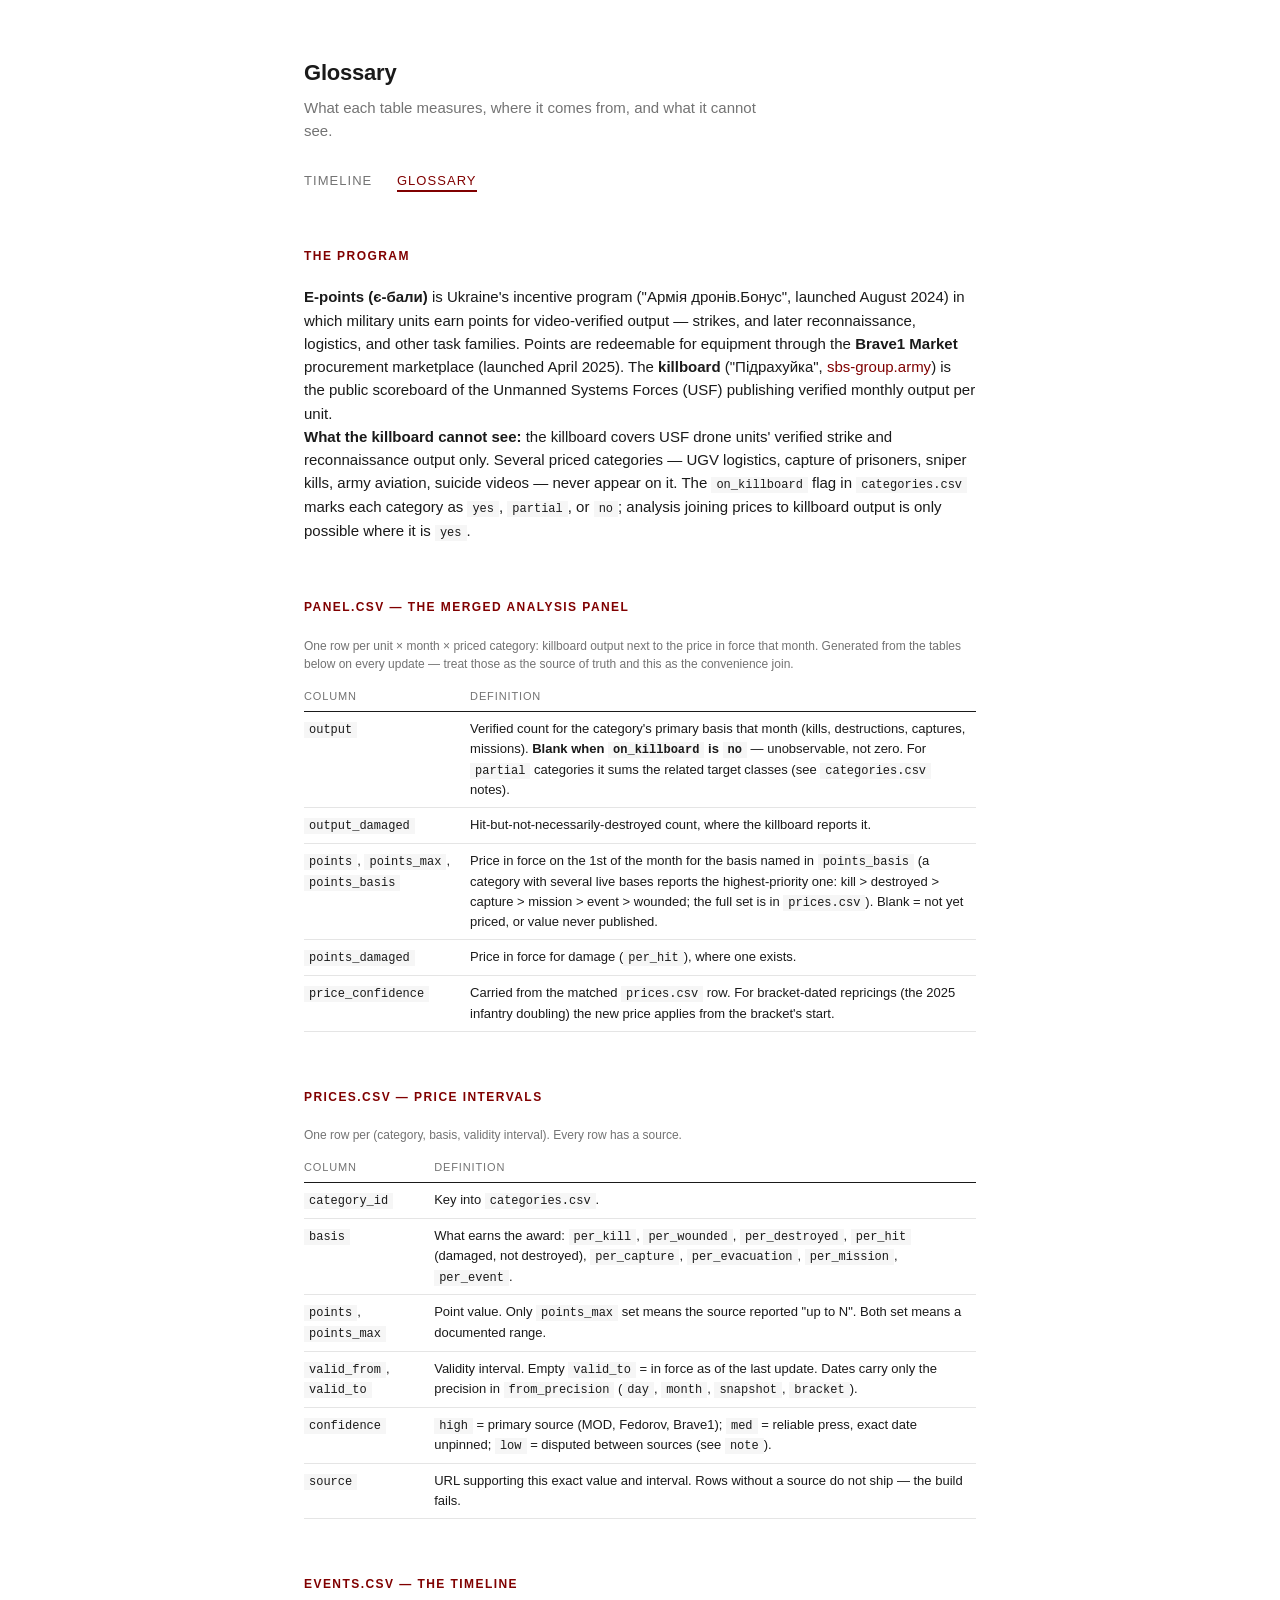
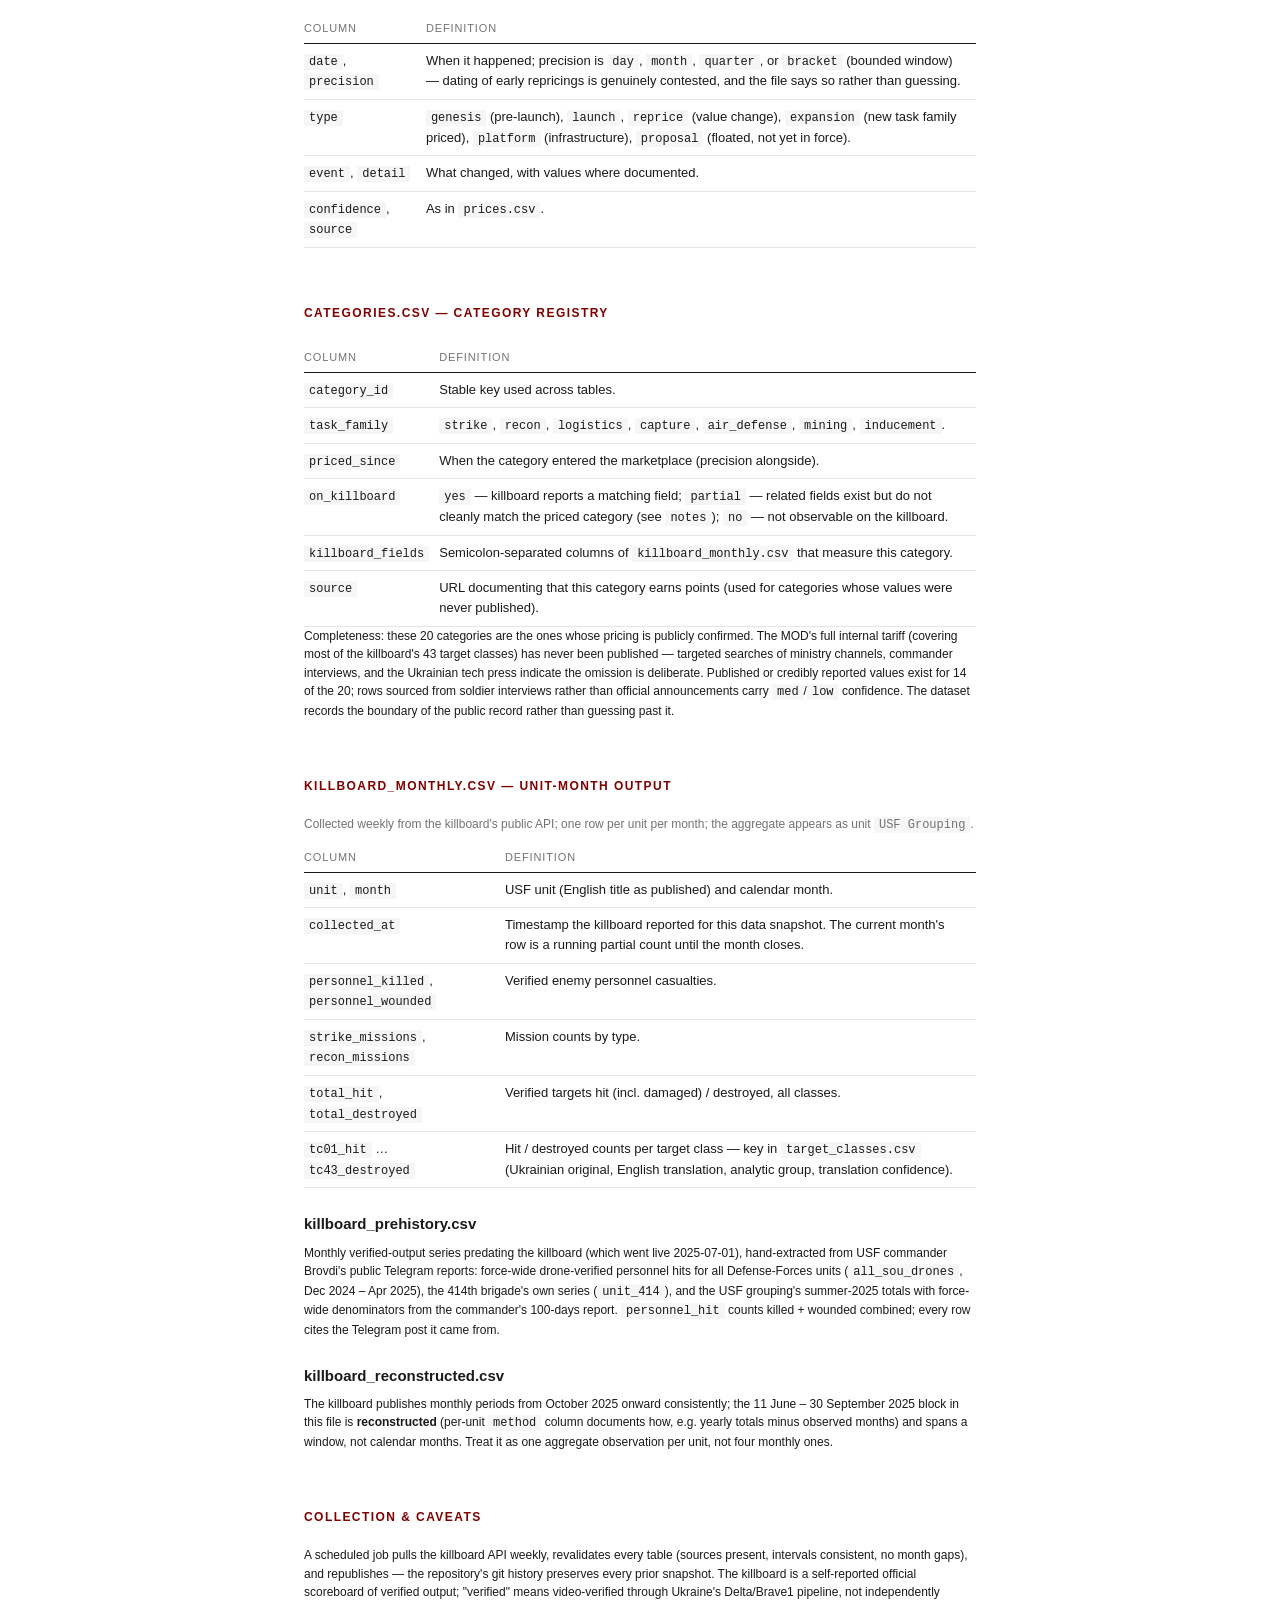
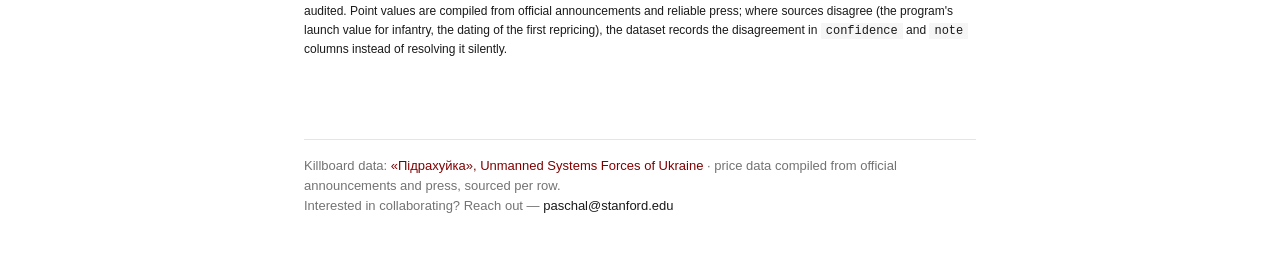
==== commit b09be834: "killboard_prehistory.csv: pre-killboard monthly series from Brovdi's Telegram (Dec 2024 - Aug 2025) " ====
--- a/glossary.html
+++ b/glossary.html
@@ -115,6 +115,14 @@
     <tr><td><code>tc01_hit</code> … <code>tc43_destroyed</code></td><td>Hit / destroyed counts per target class — key in <code>target_classes.csv</code> (Ukrainian original, English translation, analytic group, translation confidence).</td></tr>
     </tbody>
   </table>
+  <h3>killboard_prehistory.csv</h3>
+  <p class="small">Monthly verified-output series predating the killboard (which went
+  live 2025-07-01), hand-extracted from USF commander Brovdi's public Telegram reports:
+  force-wide drone-verified personnel hits for all Defense-Forces units
+  (<code>all_sou_drones</code>, Dec 2024 – Apr 2025), the 414th brigade's own series
+  (<code>unit_414</code>), and the USF grouping's summer-2025 totals with force-wide
+  denominators from the commander's 100-days report. <code>personnel_hit</code> counts
+  killed + wounded combined; every row cites the Telegram post it came from.</p>
   <h3>killboard_reconstructed.csv</h3>
   <p class="small">The killboard publishes monthly periods from October 2025 onward
   consistently; the 11 June – 30 September 2025 block in this file is
